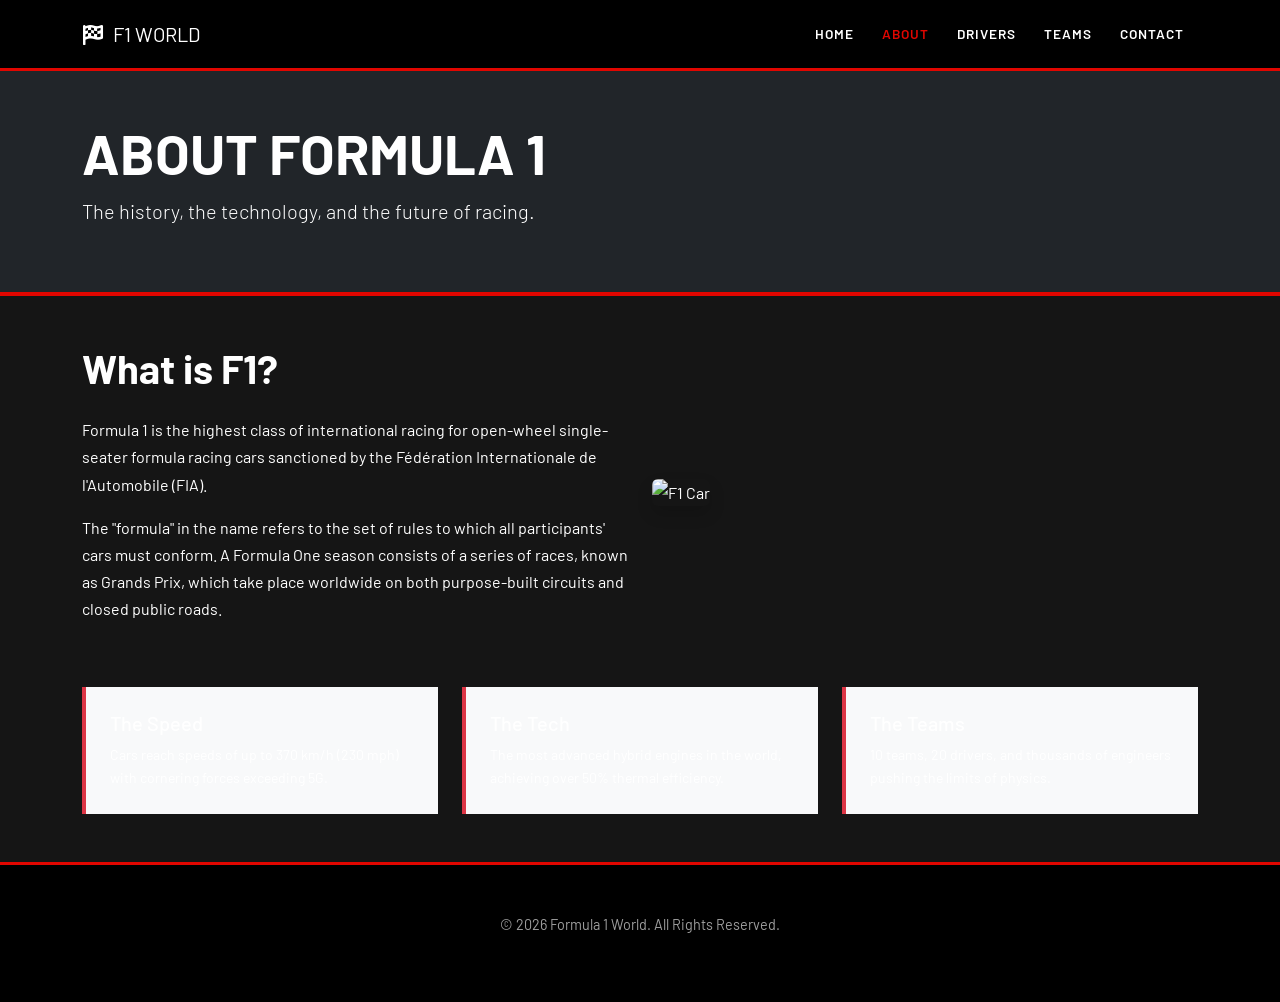
==== about.html @ e58aac1b "Remove VS Code launch configuration" ====
<!DOCTYPE html>
<html lang="en">
<head>
    <meta charset="UTF-8">
    <meta name="viewport" content="width=device-width, initial-scale=1.0">
    <title>About F1 | Formula 1 World</title>
    <link href="https://cdn.jsdelivr.net/npm/bootstrap@5.3.0/dist/css/bootstrap.min.css" rel="stylesheet">
    <link rel="stylesheet" href="css/style.css">
    <link rel="stylesheet" href="https://cdnjs.cloudflare.com/ajax/libs/font-awesome/6.0.0/css/all.min.css">
</head>
<body>

    <!-- Navigation -->
    <nav class="navbar navbar-expand-lg navbar-dark sticky-top">
        <div class="container">
            <a class="navbar-brand" href="index.html">
                <i class="fas fa-flag-checkered me-2"></i>F1 WORLD
            </a>
            <button class="navbar-toggler" type="button" data-bs-toggle="collapse" data-bs-target="#navbarNav">
                <span class="navbar-toggler-icon"></span>
            </button>
            <div class="collapse navbar-collapse" id="navbarNav">
                <ul class="navbar-nav ms-auto">
                    <li class="nav-item"><a class="nav-link" href="index.html">Home</a></li>
                    <li class="nav-item"><a class="nav-link active" href="about.html">About</a></li>
                    <li class="nav-item"><a class="nav-link" href="drivers.html">Drivers</a></li>
                    <li class="nav-item"><a class="nav-link" href="teams.html">Teams</a></li>
                    <li class="nav-item"><a class="nav-link" href="contact.html">Contact</a></li>
                </ul>
            </div>
        </div>
    </nav>

    <!-- Page Header -->
    <header class="bg-dark text-white py-5 mb-5" style="border-bottom: 4px solid #e10600;">
        <div class="container">
            <h1 class="display-4 fw-bold">ABOUT FORMULA 1</h1>
            <p class="lead">The history, the technology, and the future of racing.</p>
        </div>
    </header>

    <main class="container mb-5">
        <div class="row align-items-center mb-5">
            <div class="col-md-6">
                <h2 class="h1 fw-bold mb-4">What is F1?</h2>
                <p>Formula 1 is the highest class of international racing for open-wheel single-seater formula racing cars sanctioned by the Fédération Internationale de l'Automobile (FIA).</p>
                <p>The "formula" in the name refers to the set of rules to which all participants' cars must conform. A Formula One season consists of a series of races, known as Grands Prix, which take place worldwide on both purpose-built circuits and closed public roads.</p>
            </div>
            <div class="col-md-6">
                <img src="https://images.unsplash.com/photo-1541139363654-718227092984?q=80&w=800" alt="F1 Car" class="img-fluid shadow rounded">
            </div>
        </div>

        <div class="row g-4">
            <div class="col-md-4">
                <div class="p-4 bg-light border-start border-4 border-danger">
                    <h3 class="h5">The Speed</h3>
                    <p class="small mb-0">Cars reach speeds of up to 370 km/h (230 mph) with cornering forces exceeding 5G.</p>
                </div>
            </div>
            <div class="col-md-4">
                <div class="p-4 bg-light border-start border-4 border-danger">
                    <h3 class="h5">The Tech</h3>
                    <p class="small mb-0">The most advanced hybrid engines in the world, achieving over 50% thermal efficiency.</p>
                </div>
            </div>
            <div class="col-md-4">
                <div class="p-4 bg-light border-start border-4 border-danger">
                    <h3 class="h5">The Teams</h3>
                    <p class="small mb-0">10 teams, 20 drivers, and thousands of engineers pushing the limits of physics.</p>
                </div>
            </div>
        </div>
    </main>

    <!-- Footer -->
    <footer class="py-5">
        <div class="container text-center">
            <p>&copy; 2026 Formula 1 World. All Rights Reserved.</p>
        </div>
    </footer>

    <script src="https://cdn.jsdelivr.net/npm/bootstrap@5.3.0/dist/js/bootstrap.bundle.min.js"></script>
</body>
</html>
---- css/style.css ----
@import url('https://fonts.googleapis.com/css2?family=Barlow:wght@400;600;700;900&display=swap');

:root {
    --f1-red: #e10600;
    --f1-dark: #151515;
    --f1-card: #1e1e1e;
    --f1-gray: #9e9e9e;
    --f1-white: #ffffff;
    --f1-border: #2a2a2a;
}

* {
    box-sizing: border-box;
    margin: 0;
    padding: 0;
}

body {
    background-color: var(--f1-dark);
    color: var(--f1-white);
    font-family: 'Barlow', Arial, sans-serif;
    font-size: 16px;
    line-height: 1.7;
}


.navbar {
    background-color: #000000 !important;
    border-bottom: 3px solid var(--f1-red);
    padding: 12px 0;
}

.navbar-brand img {
    height: 30px;
}

.navbar-brand span {
    color: var(--f1-white);
    font-size: 1.3rem;
    font-weight: 900;
    letter-spacing: 1px;
    text-transform: uppercase;
}

.navbar-nav .nav-link {
    color: var(--f1-white) !important;
    font-weight: 600;
    text-transform: uppercase;
    font-size: 0.85rem;
    letter-spacing: 1px;
    padding: 8px 14px !important;
    transition: color 0.2s;
}

.navbar-nav .nav-link:hover,
.navbar-nav .nav-link.active {
    color: var(--f1-red) !important;
}

.navbar-toggler {
    border-color: var(--f1-red);
}

.navbar-toggler-icon {
    filter: invert(1);
}

.hero {
    background: linear-gradient(to right, rgba(0,0,0,0.85) 50%, rgba(0,0,0,0.3) 100%),
                url('https://images.unsplash.com/photo-1541773367428-7e7df2e52c77?w=1400&q=80') center/cover no-repeat;
    min-height: 500px;
    display: flex;
    align-items: center;
    padding: 80px 0;
}

.hero-title {
    font-size: 4rem;
    font-weight: 900;
    line-height: 1.05;
    text-transform: uppercase;
    color: var(--f1-white);
}

.hero-subtitle {
    color: var(--f1-red);
    font-size: 1.3rem;
    font-weight: 700;
    text-transform: uppercase;
    letter-spacing: 2px;
    margin-top: 10px;
}


.page-banner {
    background-color: #000;
    border-bottom: 3px solid var(--f1-red);
    padding: 40px 0;
    text-align: center;
}

.page-banner h1 {
    font-size: 2.5rem;
    font-weight: 900;
    text-transform: uppercase;
    color: var(--f1-white);
}

.page-banner p {
    color: var(--f1-gray);
    font-size: 1rem;
}

.feature-card {
    background-color: var(--f1-card);
    border: 1px solid var(--f1-border);
    border-top: 3px solid var(--f1-red);
    border-radius: 4px;
    padding: 30px 25px;
    height: 100%;
    transition: transform 0.2s, border-color 0.2s;
}

.feature-card:hover {
    transform: translateY(-4px);
    border-color: var(--f1-red);
}

.feature-card h3 {
    font-size: 1.1rem;
    font-weight: 900;
    text-transform: uppercase;
    letter-spacing: 1px;
    margin-bottom: 12px;
    color: var(--f1-white);
}

.feature-card p {
    color: var(--f1-gray);
    font-size: 0.95rem;
}

.feature-card a {
    color: var(--f1-red);
    font-weight: 700;
    text-decoration: none;
    font-size: 0.9rem;
    text-transform: uppercase;
    letter-spacing: 1px;
}

.feature-card a:hover {
    text-decoration: underline;
}

.section-title {
    font-size: 1.8rem;
    font-weight: 900;
    text-transform: uppercase;
    color: var(--f1-white);
    border-left: 4px solid var(--f1-red);
    padding-left: 14px;
    margin-bottom: 30px;
}


.driver-card {
    background-color: var(--f1-card);
    border: 1px solid var(--f1-border);
    border-radius: 4px;
    overflow: hidden;
    transition: transform 0.2s;
}

.driver-card:hover {
    transform: translateY(-4px);
}

.driver-card-top {
    background-color: #000;
    padding: 20px 20px 0 20px;
    position: relative;
}

.driver-number {
    font-size: 3.5rem;
    font-weight: 900;
    color: var(--f1-red);
    opacity: 0.2;
    position: absolute;
    top: 10px;
    right: 15px;
    line-height: 1;
}

.driver-card-top h5 {
    font-size: 1rem;
    font-weight: 900;
    text-transform: uppercase;
    color: var(--f1-white);
    margin: 0;
}

.driver-team {
    color: var(--f1-gray);
    font-size: 0.8rem;
    text-transform: uppercase;
    letter-spacing: 1px;
}

.driver-flag {
    font-size: 1.5rem;
    margin-top: 8px;
    display: block;
}

.driver-stats {
    padding: 15px 20px;
    border-top: 1px solid var(--f1-border);
    display: flex;
    gap: 20px;
}

.driver-stats span {
    font-size: 0.8rem;
    color: var(--f1-gray);
    text-transform: uppercase;
    letter-spacing: 0.5px;
}

.driver-stats strong {
    display: block;
    font-size: 1.1rem;
    font-weight: 900;
    color: var(--f1-white);
}

.stripe-mercedes { border-top: 4px solid #00d2be; }
.stripe-redbull   { border-top: 4px solid #0600ef; }
.stripe-ferrari   { border-top: 4px solid #dc0000; }
.stripe-mclaren   { border-top: 4px solid #ff8000; }
.stripe-alpine    { border-top: 4px solid #0090ff; }
.stripe-aston     { border-top: 4px solid #006f62; }
.stripe-williams  { border-top: 4px solid #005aff; }
.stripe-haas      { border-top: 4px solid #b6babd; }
.stripe-rb        { border-top: 4px solid #1434cb; }
.stripe-sauber    { border-top: 4px solid #52e252; }

/* ---- Contact Form ---- */
.contact-section {
    padding: 60px 0;
}

.contact-form-wrapper {
    background-color: var(--f1-card);
    border: 1px solid var(--f1-border);
    border-top: 3px solid var(--f1-red);
    border-radius: 4px;
    padding: 40px;
}

.contact-form-wrapper label {
    color: var(--f1-gray);
    font-size: 0.85rem;
    font-weight: 700;
    text-transform: uppercase;
    letter-spacing: 1px;
    margin-bottom: 6px;
}

.contact-form-wrapper .form-control,
.contact-form-wrapper .form-select {
    background-color: #111;
    border: 1px solid var(--f1-border);
    color: var(--f1-white);
    border-radius: 4px;
    padding: 12px 16px;
    font-size: 1rem;
    font-family: 'Barlow', Arial, sans-serif;
}

.contact-form-wrapper .form-control:focus,
.contact-form-wrapper .form-select:focus {
    background-color: #111;
    border-color: var(--f1-red);
    color: var(--f1-white);
    box-shadow: 0 0 0 2px rgba(225, 6, 0, 0.25);
}

.contact-form-wrapper .form-control::placeholder {
    color: #555;
}

.btn-f1 {
    background-color: var(--f1-red);
    color: var(--f1-white);
    font-weight: 700;
    text-transform: uppercase;
    letter-spacing: 1px;
    border: none;
    padding: 12px 30px;
    border-radius: 4px;
    font-size: 1rem;
    cursor: pointer;
    transition: background-color 0.2s;
}

.btn-f1:hover {
    background-color: #b80500;
    color: var(--f1-white);
}

.error-msg {
    color: var(--f1-red);
    font-size: 0.82rem;
    margin-top: 4px;
    display: none;
}

.contact-info-box {
    background-color: var(--f1-card);
    border: 1px solid var(--f1-border);
    border-radius: 4px;
    padding: 25px;
    margin-bottom: 20px;
}

.contact-info-box h5 {
    font-weight: 900;
    text-transform: uppercase;
    font-size: 0.95rem;
    color: var(--f1-white);
    margin-bottom: 8px;
}

.contact-info-box p {
    color: var(--f1-gray);
    font-size: 0.9rem;
    margin: 0;
}

.contact-info-box a {
    color: var(--f1-red);
    text-decoration: none;
}

/* ---- Footer ---- */
footer {
    background-color: #000;
    border-top: 3px solid var(--f1-red);
    padding: 30px 0;
    text-align: center;
    color: var(--f1-gray);
    font-size: 0.9rem;
}

footer .footer-brand {
    font-size: 1.2rem;
    font-weight: 900;
    text-transform: uppercase;
    color: var(--f1-white);
    letter-spacing: 2px;
    margin-bottom: 8px;
}

footer a {
    color: var(--f1-gray);
    text-decoration: none;
    margin: 0 10px;
    font-size: 0.85rem;
    text-transform: uppercase;
}

footer a:hover {
    color: var(--f1-red);
}

/* ---- Responsive tweaks ---- */
@media (max-width: 768px) {
    .hero-title {
        font-size: 2.5rem;
    }

    .hero {
        min-height: 380px;
        padding: 60px 0;
    }
}
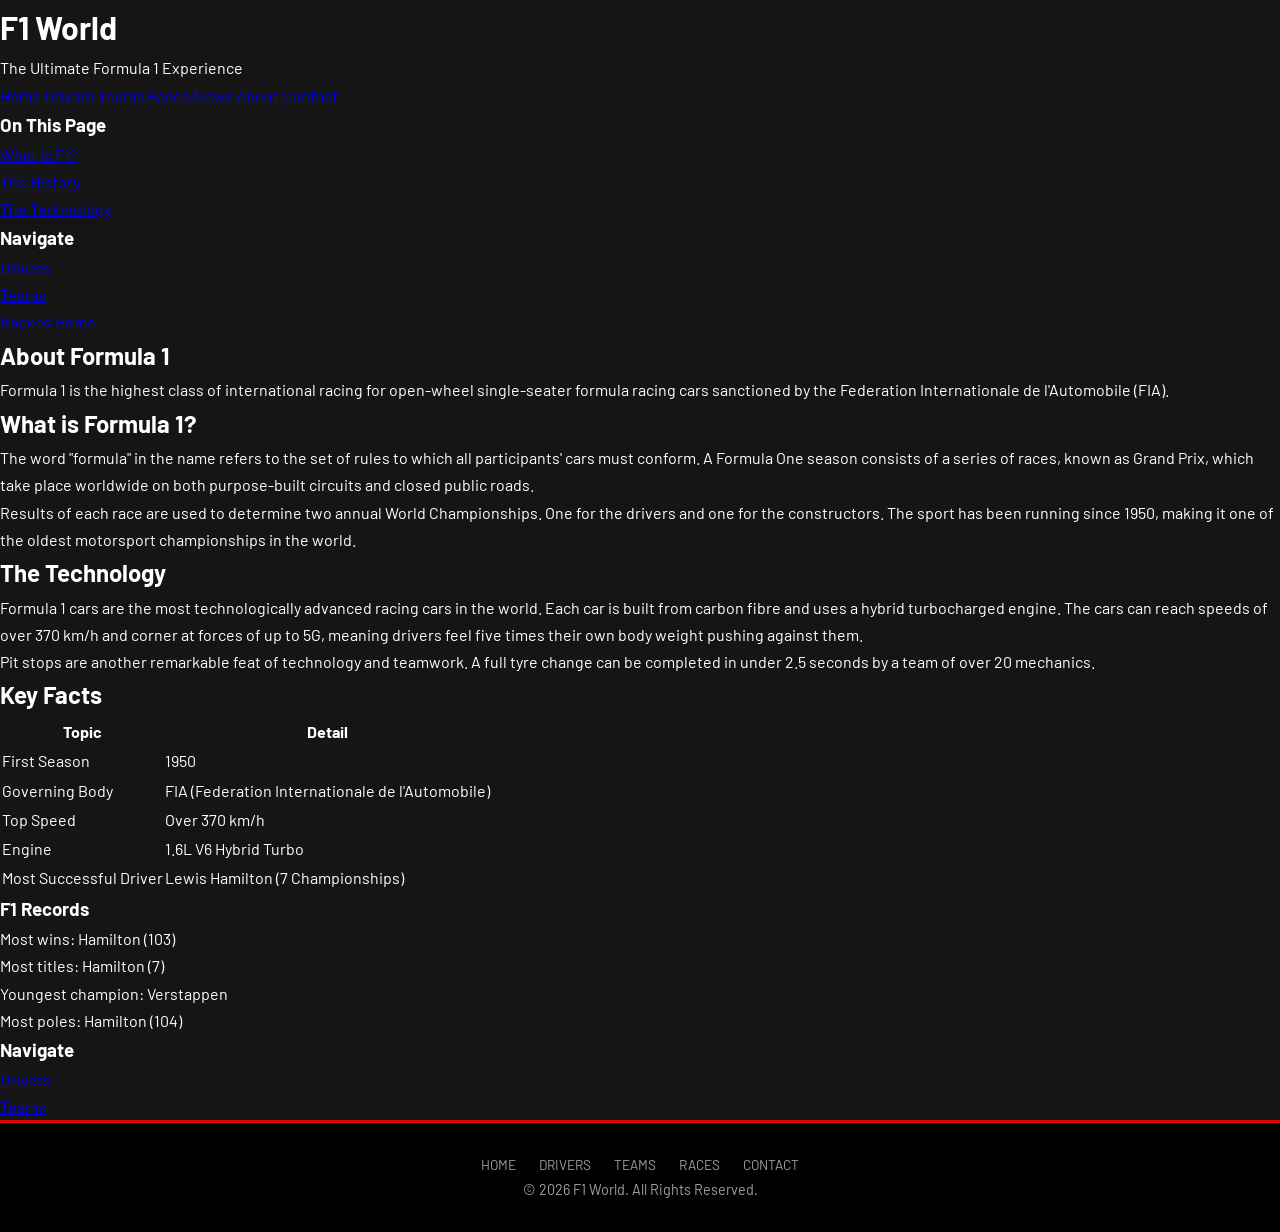
==== commit f8c80a1e: "Update about page" ====
--- a/about.html
+++ b/about.html
@@ -2,84 +2,137 @@
 <html lang="en">
 <head>
     <meta charset="UTF-8">
-    <meta name="viewport" content="width=device-width, initial-scale=1.0">
-    <title>About F1 | Formula 1 World</title>
-    <link href="https://cdn.jsdelivr.net/npm/bootstrap@5.3.0/dist/css/bootstrap.min.css" rel="stylesheet">
+    <title>About - F1 World</title>
     <link rel="stylesheet" href="css/style.css">
-    <link rel="stylesheet" href="https://cdnjs.cloudflare.com/ajax/libs/font-awesome/6.0.0/css/all.min.css">
 </head>
 <body>
 
-    <!-- Navigation -->
-    <nav class="navbar navbar-expand-lg navbar-dark sticky-top">
-        <div class="container">
-            <a class="navbar-brand" href="index.html">
-                <i class="fas fa-flag-checkered me-2"></i>F1 WORLD
-            </a>
-            <button class="navbar-toggler" type="button" data-bs-toggle="collapse" data-bs-target="#navbarNav">
-                <span class="navbar-toggler-icon"></span>
-            </button>
-            <div class="collapse navbar-collapse" id="navbarNav">
-                <ul class="navbar-nav ms-auto">
-                    <li class="nav-item"><a class="nav-link" href="index.html">Home</a></li>
-                    <li class="nav-item"><a class="nav-link active" href="about.html">About</a></li>
-                    <li class="nav-item"><a class="nav-link" href="drivers.html">Drivers</a></li>
-                    <li class="nav-item"><a class="nav-link" href="teams.html">Teams</a></li>
-                    <li class="nav-item"><a class="nav-link" href="contact.html">Contact</a></li>
-                </ul>
-            </div>
-        </div>
+    <!-- Header -->
+    <header>
+        <h1>F1 World</h1>
+        <p>The Ultimate Formula 1 Experience</p>
+    </header>
+
+    <!-- Top Navigation Bar -->
+    <nav class="top-nav">
+        <a href="index.html">Home</a>
+        <a href="drivers.html">Drivers</a>
+        <a href="teams.html">Teams</a>
+        <a href="races.html">Races</a>
+        <a href="news.html">News</a>
+        <a href="about.html">About</a>
+        <a href="contact.html">Contact</a>
     </nav>
 
-    <!-- Page Header -->
-    <header class="bg-dark text-white py-5 mb-5" style="border-bottom: 4px solid #e10600;">
-        <div class="container">
-            <h1 class="display-4 fw-bold">ABOUT FORMULA 1</h1>
-            <p class="lead">The history, the technology, and the future of racing.</p>
-        </div>
-    </header>
+    <!-- Main Layout -->
+    <div class="container">
 
-    <main class="container mb-5">
-        <div class="row align-items-center mb-5">
-            <div class="col-md-6">
-                <h2 class="h1 fw-bold mb-4">What is F1?</h2>
-                <p>Formula 1 is the highest class of international racing for open-wheel single-seater formula racing cars sanctioned by the Fédération Internationale de l'Automobile (FIA).</p>
-                <p>The "formula" in the name refers to the set of rules to which all participants' cars must conform. A Formula One season consists of a series of races, known as Grands Prix, which take place worldwide on both purpose-built circuits and closed public roads.</p>
-            </div>
-            <div class="col-md-6">
-                <img src="https://images.unsplash.com/photo-1541139363654-718227092984?q=80&w=800" alt="F1 Car" class="img-fluid shadow rounded">
-            </div>
-        </div>
+        <!-- Left Sidebar -->
+        <aside class="sidebar left-sidebar">
+            <h3>On This Page</h3>
+            <ul>
+                <li><a href="#">What is F1?</a></li>
+                <li><a href="#">The History</a></li>
+                <li><a href="#">The Technology</a></li>
+            </ul>
+            <h3>Navigate</h3>
+            <ul>
+                <li><a href="drivers.html">Drivers</a></li>
+                <li><a href="teams.html">Teams</a></li>
+                <li><a href="index.html">Back to Home</a></li>
+            </ul>
+        </aside>
 
-        <div class="row g-4">
-            <div class="col-md-4">
-                <div class="p-4 bg-light border-start border-4 border-danger">
-                    <h3 class="h5">The Speed</h3>
-                    <p class="small mb-0">Cars reach speeds of up to 370 km/h (230 mph) with cornering forces exceeding 5G.</p>
-                </div>
-            </div>
-            <div class="col-md-4">
-                <div class="p-4 bg-light border-start border-4 border-danger">
-                    <h3 class="h5">The Tech</h3>
-                    <p class="small mb-0">The most advanced hybrid engines in the world, achieving over 50% thermal efficiency.</p>
-                </div>
-            </div>
-            <div class="col-md-4">
-                <div class="p-4 bg-light border-start border-4 border-danger">
-                    <h3 class="h5">The Teams</h3>
-                    <p class="small mb-0">10 teams, 20 drivers, and thousands of engineers pushing the limits of physics.</p>
-                </div>
-            </div>
-        </div>
-    </main>
+        <!-- Main Content -->
+        <main>
+            <h2>About Formula 1</h2>
+            <p>
+                Formula 1 is the highest class of international racing for open-wheel single-seater
+                formula racing cars sanctioned by the Federation Internationale de l'Automobile (FIA).
+            </p>
+
+            <h2>What is Formula 1?</h2>
+            <p>
+                The word "formula" in the name refers to the set of rules to which all participants'
+                cars must conform. A Formula One season consists of a series of races, known as Grand Prix,
+                which take place worldwide on both purpose-built circuits and closed public roads.
+            </p>
+            <p>
+                Results of each race are used to determine two annual World Championships. One for the
+                drivers and one for the constructors. The sport has been running since 1950, making it
+                one of the oldest motorsport championships in the world.
+            </p>
+
+            <h2>The Technology</h2>
+            <p>
+                Formula 1 cars are the most technologically advanced racing cars in the world. Each car
+                is built from carbon fibre and uses a hybrid turbocharged engine. The cars can reach speeds
+                of over 370 km/h and corner at forces of up to 5G, meaning drivers feel five times their
+                own body weight pushing against them.
+            </p>
+            <p>
+                Pit stops are another remarkable feat of technology and teamwork. A full tyre change can
+                be completed in under 2.5 seconds by a team of over 20 mechanics.
+            </p>
+
+            <h2>Key Facts</h2>
+            <table>
+                <tr>
+                    <th>Topic</th>
+                    <th>Detail</th>
+                </tr>
+                <tr>
+                    <td>First Season</td>
+                    <td>1950</td>
+                </tr>
+                <tr>
+                    <td>Governing Body</td>
+                    <td>FIA (Federation Internationale de l'Automobile)</td>
+                </tr>
+                <tr>
+                    <td>Top Speed</td>
+                    <td>Over 370 km/h</td>
+                </tr>
+                <tr>
+                    <td>Engine</td>
+                    <td>1.6L V6 Hybrid Turbo</td>
+                </tr>
+                <tr>
+                    <td>Most Successful Driver</td>
+                    <td>Lewis Hamilton (7 Championships)</td>
+                </tr>
+            </table>
+        </main>
+
+        <!-- Right Sidebar -->
+        <aside class="sidebar right-sidebar">
+            <h3>F1 Records</h3>
+            <ul>
+                <li>Most wins: Hamilton (103)</li>
+                <li>Most titles: Hamilton (7)</li>
+                <li>Youngest champion: Verstappen</li>
+                <li>Most poles: Hamilton (104)</li>
+            </ul>
+            <h3>Navigate</h3>
+            <ul>
+                <li><a href="drivers.html">Drivers</a></li>
+                <li><a href="teams.html">Teams</a></li>
+            </ul>
+        </aside>
+
+    </div><!-- end .container -->
 
     <!-- Footer -->
-    <footer class="py-5">
-        <div class="container text-center">
-            <p>&copy; 2026 Formula 1 World. All Rights Reserved.</p>
-        </div>
+    <footer>
+        <p>
+            <a href="index.html">Home</a>
+            <a href="drivers.html">Drivers</a>
+            <a href="teams.html">Teams</a>
+            <a href="races.html">Races</a>
+            <a href="contact.html">Contact</a>
+        </p>
+        <p>&copy; 2026 F1 World. All Rights Reserved.</p>
     </footer>
 
-    <script src="https://cdn.jsdelivr.net/npm/bootstrap@5.3.0/dist/js/bootstrap.bundle.min.js"></script>
 </body>
 </html>
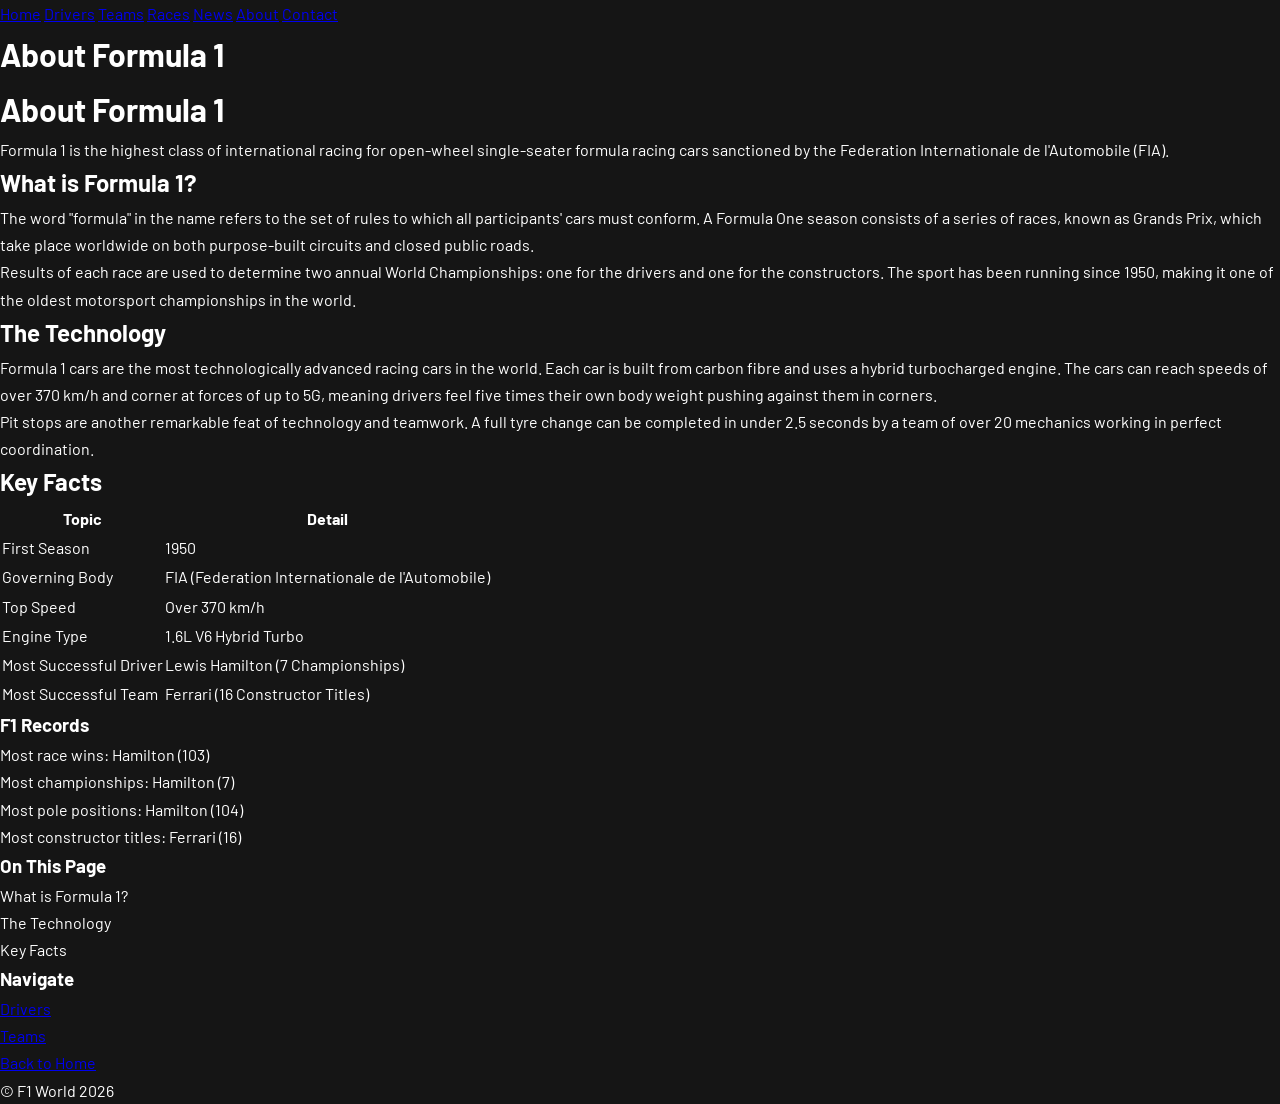
==== commit 6c4ed90d: "Update about page" ====
--- a/about.html
+++ b/about.html
@@ -2,19 +2,14 @@
 <html lang="en">
 <head>
     <meta charset="UTF-8">
+    <meta name="viewport" content="width=device-width, initial-scale=1.0">
     <title>About - F1 World</title>
     <link rel="stylesheet" href="css/style.css">
 </head>
 <body>
 
-    <!-- Header -->
-    <header>
-        <h1>F1 World</h1>
-        <p>The Ultimate Formula 1 Experience</p>
-    </header>
-
-    <!-- Top Navigation Bar -->
-    <nav class="top-nav">
+    <!-- Top Navigation -->
+    <div class="toplink">
         <a href="index.html">Home</a>
         <a href="drivers.html">Drivers</a>
         <a href="teams.html">Teams</a>
@@ -22,117 +17,111 @@
         <a href="news.html">News</a>
         <a href="about.html">About</a>
         <a href="contact.html">Contact</a>
-    </nav>
+    </div>
 
-    <!-- Main Layout -->
-    <div class="container">
+    <!-- Banner -->
+    <div class="banner">
+        <h1>About Formula 1</h1>
+    </div>
 
-        <!-- Left Sidebar -->
-        <aside class="sidebar left-sidebar">
-            <h3>On This Page</h3>
-            <ul>
-                <li><a href="#">What is F1?</a></li>
-                <li><a href="#">The History</a></li>
-                <li><a href="#">The Technology</a></li>
-            </ul>
-            <h3>Navigate</h3>
-            <ul>
-                <li><a href="drivers.html">Drivers</a></li>
-                <li><a href="teams.html">Teams</a></li>
-                <li><a href="index.html">Back to Home</a></li>
-            </ul>
-        </aside>
+    <!-- Row: Content + Sidebar -->
+    <div class="row">
 
-        <!-- Main Content -->
-        <main>
-            <h2>About Formula 1</h2>
+        <div class="content">
+            <h1>About Formula 1</h1>
             <p>
-                Formula 1 is the highest class of international racing for open-wheel single-seater
-                formula racing cars sanctioned by the Federation Internationale de l'Automobile (FIA).
+                Formula 1 is the highest class of international racing for open-wheel
+                single-seater formula racing cars sanctioned by the Federation Internationale
+                de l'Automobile (FIA).
             </p>
 
             <h2>What is Formula 1?</h2>
             <p>
-                The word "formula" in the name refers to the set of rules to which all participants'
-                cars must conform. A Formula One season consists of a series of races, known as Grand Prix,
-                which take place worldwide on both purpose-built circuits and closed public roads.
+                The word "formula" in the name refers to the set of rules to which all
+                participants' cars must conform. A Formula One season consists of a series
+                of races, known as Grands Prix, which take place worldwide on both
+                purpose-built circuits and closed public roads.
             </p>
             <p>
-                Results of each race are used to determine two annual World Championships. One for the
-                drivers and one for the constructors. The sport has been running since 1950, making it
-                one of the oldest motorsport championships in the world.
+                Results of each race are used to determine two annual World Championships:
+                one for the drivers and one for the constructors. The sport has been running
+                since 1950, making it one of the oldest motorsport championships in the world.
             </p>
 
             <h2>The Technology</h2>
             <p>
-                Formula 1 cars are the most technologically advanced racing cars in the world. Each car
-                is built from carbon fibre and uses a hybrid turbocharged engine. The cars can reach speeds
-                of over 370 km/h and corner at forces of up to 5G, meaning drivers feel five times their
-                own body weight pushing against them.
+                Formula 1 cars are the most technologically advanced racing cars in the world.
+                Each car is built from carbon fibre and uses a hybrid turbocharged engine.
+                The cars can reach speeds of over 370 km/h and corner at forces of up to 5G,
+                meaning drivers feel five times their own body weight pushing against them in corners.
             </p>
             <p>
-                Pit stops are another remarkable feat of technology and teamwork. A full tyre change can
-                be completed in under 2.5 seconds by a team of over 20 mechanics.
+                Pit stops are another remarkable feat of technology and teamwork. A full tyre
+                change can be completed in <span class="underline">under 2.5 seconds</span>
+                by a team of over 20 mechanics working in perfect coordination.
             </p>
 
             <h2>Key Facts</h2>
             <table>
-                <tr>
-                    <th>Topic</th>
-                    <th>Detail</th>
-                </tr>
-                <tr>
-                    <td>First Season</td>
-                    <td>1950</td>
-                </tr>
-                <tr>
-                    <td>Governing Body</td>
-                    <td>FIA (Federation Internationale de l'Automobile)</td>
-                </tr>
-                <tr>
-                    <td>Top Speed</td>
-                    <td>Over 370 km/h</td>
-                </tr>
-                <tr>
-                    <td>Engine</td>
-                    <td>1.6L V6 Hybrid Turbo</td>
-                </tr>
-                <tr>
-                    <td>Most Successful Driver</td>
-                    <td>Lewis Hamilton (7 Championships)</td>
-                </tr>
+                <thead>
+                    <tr>
+                        <th>Topic</th>
+                        <th>Detail</th>
+                    </tr>
+                </thead>
+                <tbody>
+                    <tr>
+                        <td>First Season</td>
+                        <td>1950</td>
+                    </tr>
+                    <tr>
+                        <td>Governing Body</td>
+                        <td>FIA (Federation Internationale de l'Automobile)</td>
+                    </tr>
+                    <tr>
+                        <td>Top Speed</td>
+                        <td>Over 370 km/h</td>
+                    </tr>
+                    <tr>
+                        <td>Engine Type</td>
+                        <td>1.6L V6 Hybrid Turbo</td>
+                    </tr>
+                    <tr>
+                        <td>Most Successful Driver</td>
+                        <td>Lewis Hamilton (7 Championships)</td>
+                    </tr>
+                    <tr>
+                        <td>Most Successful Team</td>
+                        <td>Ferrari (16 Constructor Titles)</td>
+                    </tr>
+                </tbody>
             </table>
-        </main>
+        </div>
 
-        <!-- Right Sidebar -->
-        <aside class="sidebar right-sidebar">
+        <div class="right_side_bar">
             <h3>F1 Records</h3>
-            <ul>
-                <li>Most wins: Hamilton (103)</li>
-                <li>Most titles: Hamilton (7)</li>
-                <li>Youngest champion: Verstappen</li>
-                <li>Most poles: Hamilton (104)</li>
-            </ul>
+            <p>Most race wins: Hamilton (103)</p>
+            <p>Most championships: Hamilton (7)</p>
+            <p>Most pole positions: Hamilton (104)</p>
+            <p>Most constructor titles: Ferrari (16)</p>
+
+            <h3>On This Page</h3>
+            <p>What is Formula 1?</p>
+            <p>The Technology</p>
+            <p>Key Facts</p>
+
             <h3>Navigate</h3>
-            <ul>
-                <li><a href="drivers.html">Drivers</a></li>
-                <li><a href="teams.html">Teams</a></li>
-            </ul>
-        </aside>
+            <p><a href="drivers.html">Drivers</a></p>
+            <p><a href="teams.html">Teams</a></p>
+            <p><a href="index.html">Back to Home</a></p>
+        </div>
 
-    </div><!-- end .container -->
+    </div><!-- end .row -->
 
     <!-- Footer -->
-    <footer>
-        <p>
-            <a href="index.html">Home</a>
-            <a href="drivers.html">Drivers</a>
-            <a href="teams.html">Teams</a>
-            <a href="races.html">Races</a>
-            <a href="contact.html">Contact</a>
-        </p>
-        <p>&copy; 2026 F1 World. All Rights Reserved.</p>
-    </footer>
+    <div class="footer">
+        &copy; F1 World 2026
+    </div>
 
 </body>
 </html>
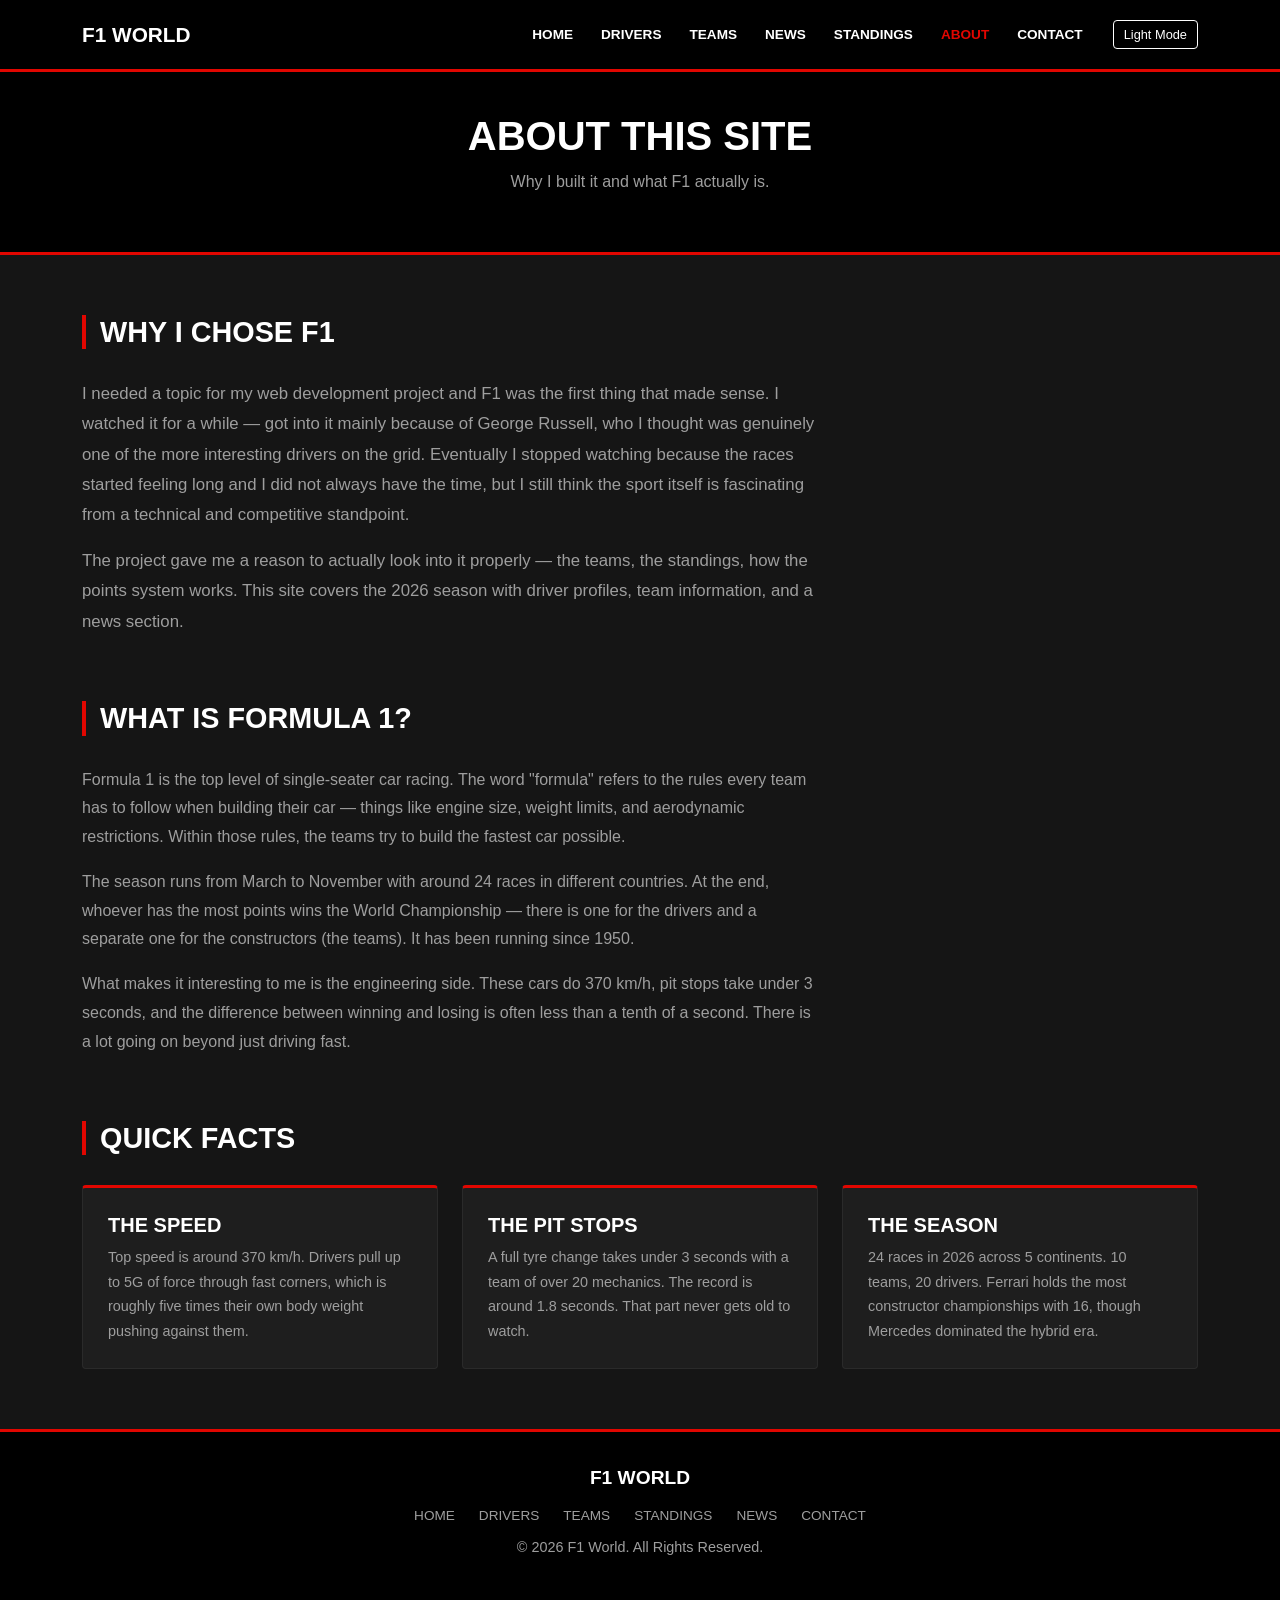
==== commit f225e36c: "Add  HTML pages" ====
--- a/about.html
+++ b/about.html
@@ -3,125 +3,130 @@
 <head>
     <meta charset="UTF-8">
     <meta name="viewport" content="width=device-width, initial-scale=1.0">
-    <title>About - F1 World</title>
+    <title>About | F1 World</title>
+    <link href="https://cdn.jsdelivr.net/npm/bootstrap@5.3.0/dist/css/bootstrap.min.css" rel="stylesheet">
     <link rel="stylesheet" href="css/style.css">
 </head>
 <body>
 
-    <!-- Top Navigation -->
-    <div class="toplink">
-        <a href="index.html">Home</a>
-        <a href="drivers.html">Drivers</a>
-        <a href="teams.html">Teams</a>
-        <a href="races.html">Races</a>
-        <a href="news.html">News</a>
-        <a href="about.html">About</a>
-        <a href="contact.html">Contact</a>
+    <!-- Navigation -->
+        <nav class="navbar navbar-expand-lg">
+        <div class="container">
+            <a class="navbar-brand" href="index.html"><span>F1 World</span></a>
+            <button class="navbar-toggler" type="button" data-bs-toggle="collapse" data-bs-target="#mainNavbar">
+                <span class="navbar-toggler-icon"></span>
+            </button>
+            <div class="collapse navbar-collapse" id="mainNavbar">
+                <ul class="navbar-nav ms-auto">
+                    <li class="nav-item"><a class="nav-link " href="index.html">Home</a></li>
+                    <li class="nav-item"><a class="nav-link " href="drivers.html">Drivers</a></li>
+                    <li class="nav-item"><a class="nav-link " href="teams.html">Teams</a></li>
+                    <li class="nav-item"><a class="nav-link " href="news.html">News</a></li>
+                    <li class="nav-item"><a class="nav-link " href="standings.html">Standings</a></li>
+                    <li class="nav-item"><a class="nav-link active" href="about.html">About</a></li>
+                    <li class="nav-item"><a class="nav-link " href="contact.html">Contact</a></li>
+                </ul>
+                <button id="darkModeToggle" class="btn btn-sm ms-3">Light Mode</button>
+            </div>
+        </div>
+    </nav>
+
+        <div class="page-banner">
+        <h1>About This Site</h1>
+        <p>Why I built it and what F1 actually is.</p>
     </div>
 
-    <!-- Banner -->
-    <div class="banner">
-        <h1>About Formula 1</h1>
-    </div>
+    <section style="padding: 60px 0;">
+        <div class="container">
 
-    <!-- Row: Content + Sidebar -->
-    <div class="row">
+            <div class="row mb-5">
+                <div class="col-lg-8">
+                    <h2 class="section-title">Why I chose F1</h2>
+                    <p style="color:#9e9e9e; font-size:1.05rem; line-height:1.8;">
+                        I needed a topic for my web development project and F1 was the first 
+                        thing that made sense. I watched it for a while — got into it mainly 
+                        because of George Russell, who I thought was genuinely one of the 
+                        more interesting drivers on the grid. Eventually I stopped watching 
+                        because the races started feeling long and I did not always have the 
+                        time, but I still think the sport itself is fascinating from a 
+                        technical and competitive standpoint.
+                    </p>
+                    <p style="color:#9e9e9e; font-size:1.05rem; line-height:1.8;">
+                        The project gave me a reason to actually look into it properly — 
+                        the teams, the standings, how the points system works. This site 
+                        covers the 2026 season with driver profiles, team information, 
+                        and a news section.
+                    </p>
+                </div>
+            </div>
 
-        <div class="content">
-            <h1>About Formula 1</h1>
-            <p>
-                Formula 1 is the highest class of international racing for open-wheel
-                single-seater formula racing cars sanctioned by the Federation Internationale
-                de l'Automobile (FIA).
-            </p>
+            <h2 class="section-title">What is Formula 1?</h2>
+            <div class="row g-4 mb-5">
+                <div class="col-lg-8">
+                    <p style="color:#9e9e9e; line-height:1.8;">
+                        Formula 1 is the top level of single-seater car racing. The word 
+                        "formula" refers to the rules every team has to follow when building 
+                        their car — things like engine size, weight limits, and aerodynamic 
+                        restrictions. Within those rules, the teams try to build the fastest 
+                        car possible.
+                    </p>
+                    <p style="color:#9e9e9e; line-height:1.8;">
+                        The season runs from March to November with around 24 races in 
+                        different countries. At the end, whoever has the most points wins 
+                        the World Championship — there is one for the drivers and a separate 
+                        one for the constructors (the teams). It has been running since 1950.
+                    </p>
+                    <p style="color:#9e9e9e; line-height:1.8;">
+                        What makes it interesting to me is the engineering side. These cars 
+                        do 370 km/h, pit stops take under 3 seconds, and the difference 
+                        between winning and losing is often less than a tenth of a second. 
+                        There is a lot going on beyond just driving fast.
+                    </p>
+                </div>
+            </div>
 
-            <h2>What is Formula 1?</h2>
-            <p>
-                The word "formula" in the name refers to the set of rules to which all
-                participants' cars must conform. A Formula One season consists of a series
-                of races, known as Grands Prix, which take place worldwide on both
-                purpose-built circuits and closed public roads.
-            </p>
-            <p>
-                Results of each race are used to determine two annual World Championships:
-                one for the drivers and one for the constructors. The sport has been running
-                since 1950, making it one of the oldest motorsport championships in the world.
-            </p>
+            <h2 class="section-title">Quick Facts</h2>
+            <div class="row g-4">
+                <div class="col-md-4">
+                    <div style="background:#1e1e1e; border:1px solid #2a2a2a; border-top:3px solid #e10600; padding:25px; border-radius:4px;">
+                        <h5 style="color:#fff; font-weight:900; text-transform:uppercase; margin-bottom:8px;">The Speed</h5>
+                        <p style="color:#9e9e9e; font-size:0.9rem; margin:0;">Top speed is around 370 km/h. Drivers pull up to 5G of force through fast corners, which is roughly five times their own body weight pushing against them.</p>
+                    </div>
+                </div>
+                <div class="col-md-4">
+                    <div style="background:#1e1e1e; border:1px solid #2a2a2a; border-top:3px solid #e10600; padding:25px; border-radius:4px;">
+                        <h5 style="color:#fff; font-weight:900; text-transform:uppercase; margin-bottom:8px;">The Pit Stops</h5>
+                        <p style="color:#9e9e9e; font-size:0.9rem; margin:0;">A full tyre change takes under 3 seconds with a team of over 20 mechanics. The record is around 1.8 seconds. That part never gets old to watch.</p>
+                    </div>
+                </div>
+                <div class="col-md-4">
+                    <div style="background:#1e1e1e; border:1px solid #2a2a2a; border-top:3px solid #e10600; padding:25px; border-radius:4px;">
+                        <h5 style="color:#fff; font-weight:900; text-transform:uppercase; margin-bottom:8px;">The Season</h5>
+                        <p style="color:#9e9e9e; font-size:0.9rem; margin:0;">24 races in 2026 across 5 continents. 10 teams, 20 drivers. Ferrari holds the most constructor championships with 16, though Mercedes dominated the hybrid era.</p>
+                    </div>
+                </div>
+            </div>
 
-            <h2>The Technology</h2>
-            <p>
-                Formula 1 cars are the most technologically advanced racing cars in the world.
-                Each car is built from carbon fibre and uses a hybrid turbocharged engine.
-                The cars can reach speeds of over 370 km/h and corner at forces of up to 5G,
-                meaning drivers feel five times their own body weight pushing against them in corners.
-            </p>
-            <p>
-                Pit stops are another remarkable feat of technology and teamwork. A full tyre
-                change can be completed in <span class="underline">under 2.5 seconds</span>
-                by a team of over 20 mechanics working in perfect coordination.
-            </p>
-
-            <h2>Key Facts</h2>
-            <table>
-                <thead>
-                    <tr>
-                        <th>Topic</th>
-                        <th>Detail</th>
-                    </tr>
-                </thead>
-                <tbody>
-                    <tr>
-                        <td>First Season</td>
-                        <td>1950</td>
-                    </tr>
-                    <tr>
-                        <td>Governing Body</td>
-                        <td>FIA (Federation Internationale de l'Automobile)</td>
-                    </tr>
-                    <tr>
-                        <td>Top Speed</td>
-                        <td>Over 370 km/h</td>
-                    </tr>
-                    <tr>
-                        <td>Engine Type</td>
-                        <td>1.6L V6 Hybrid Turbo</td>
-                    </tr>
-                    <tr>
-                        <td>Most Successful Driver</td>
-                        <td>Lewis Hamilton (7 Championships)</td>
-                    </tr>
-                    <tr>
-                        <td>Most Successful Team</td>
-                        <td>Ferrari (16 Constructor Titles)</td>
-                    </tr>
-                </tbody>
-            </table>
         </div>
-
-        <div class="right_side_bar">
-            <h3>F1 Records</h3>
-            <p>Most race wins: Hamilton (103)</p>
-            <p>Most championships: Hamilton (7)</p>
-            <p>Most pole positions: Hamilton (104)</p>
-            <p>Most constructor titles: Ferrari (16)</p>
-
-            <h3>On This Page</h3>
-            <p>What is Formula 1?</p>
-            <p>The Technology</p>
-            <p>Key Facts</p>
-
-            <h3>Navigate</h3>
-            <p><a href="drivers.html">Drivers</a></p>
-            <p><a href="teams.html">Teams</a></p>
-            <p><a href="index.html">Back to Home</a></p>
-        </div>
-
-    </div><!-- end .row -->
+    </section>
 
     <!-- Footer -->
-    <div class="footer">
-        &copy; F1 World 2026
-    </div>
+    <footer>
+        <div class="container">
+            <div class="footer-brand">F1 World</div>
+            <div class="mb-2">
+                <a href="index.html">Home</a>
+                <a href="drivers.html">Drivers</a>
+                <a href="teams.html">Teams</a>
+                <a href="standings.html">Standings</a>
+                <a href="news.html">News</a>
+                <a href="contact.html">Contact</a>
+            </div>
+            <p>&copy; 2026 F1 World. All Rights Reserved.</p>
+        </div>
+    </footer>
 
+    <script src="https://cdn.jsdelivr.net/npm/bootstrap@5.3.0/dist/js/bootstrap.bundle.min.js"></script>
+    <script src="js/script.js"></script>
 </body>
-</html>
+</html>
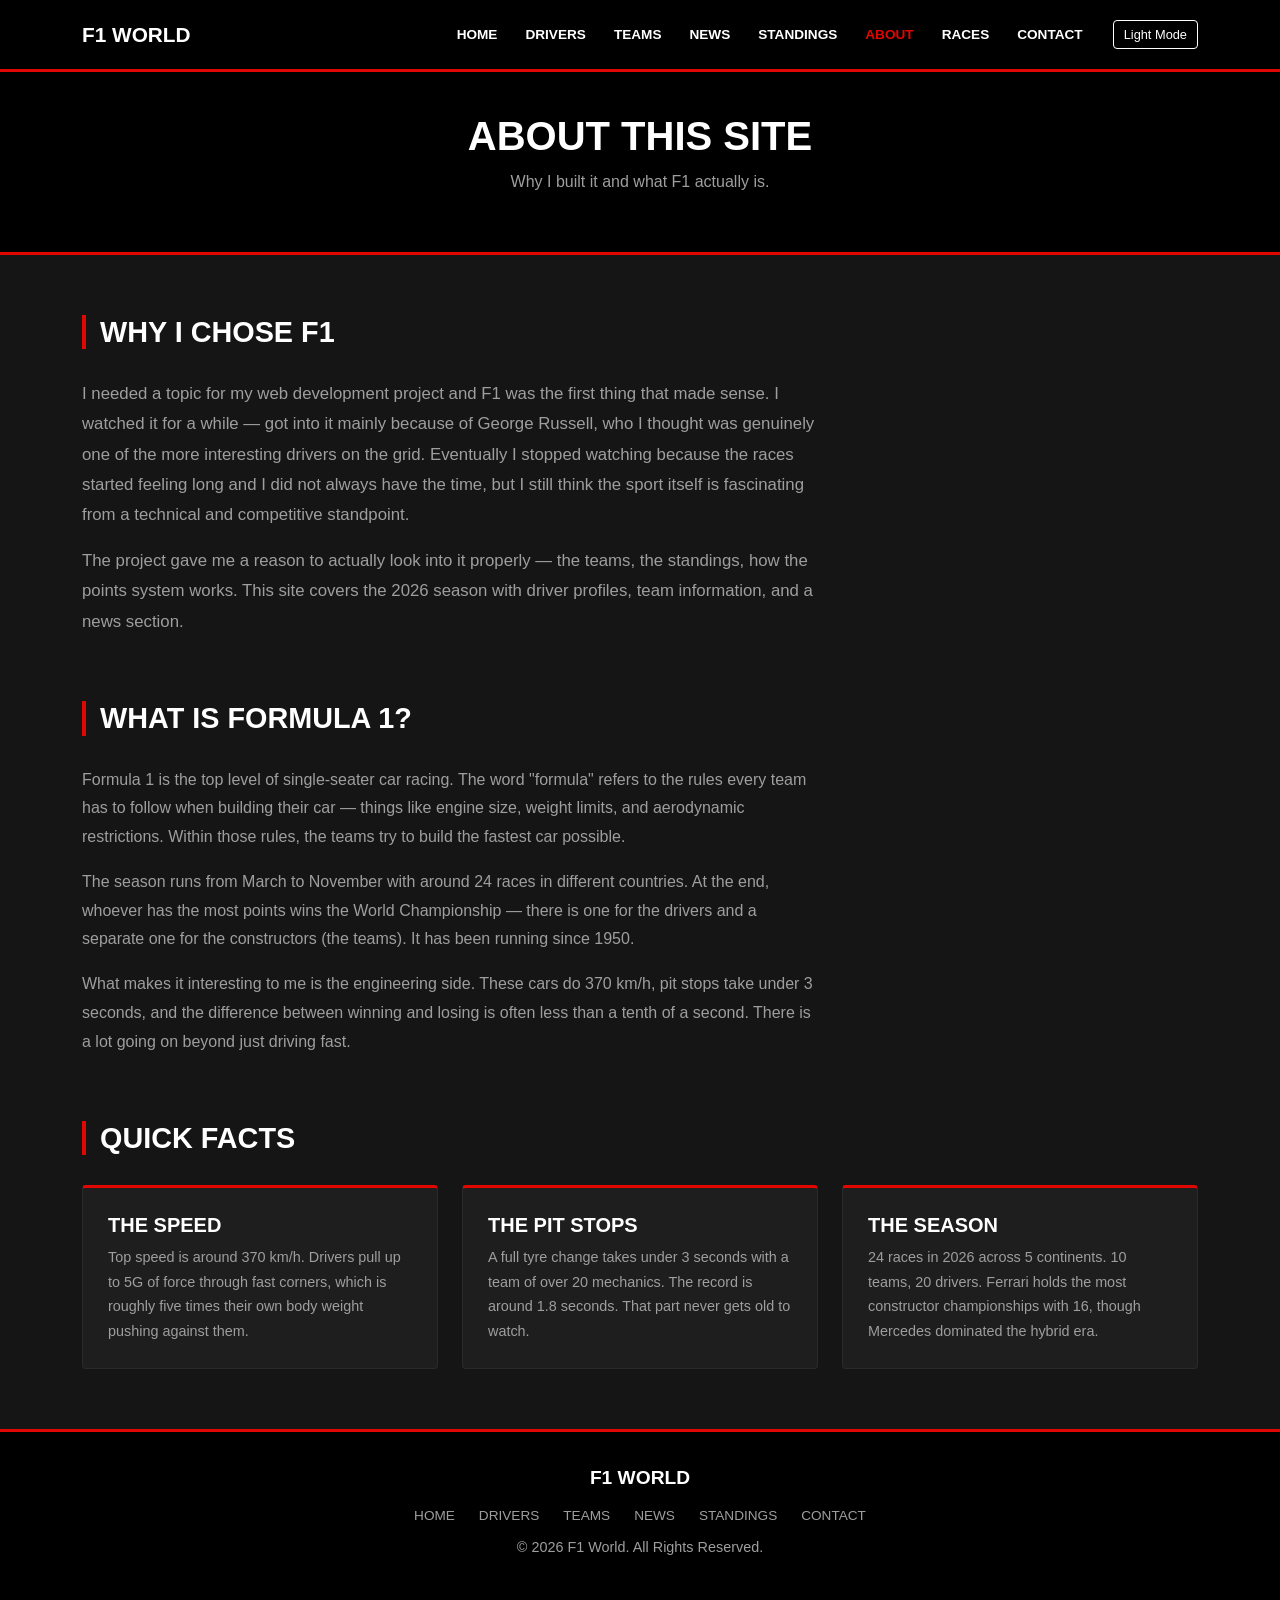
==== commit 8d7b8710: "Add about page" ====
--- a/about.html
+++ b/about.html
@@ -24,6 +24,7 @@
                     <li class="nav-item"><a class="nav-link " href="news.html">News</a></li>
                     <li class="nav-item"><a class="nav-link " href="standings.html">Standings</a></li>
                     <li class="nav-item"><a class="nav-link active" href="about.html">About</a></li>
+                    <li class="nav-item"><a class="nav-link " href="races.html">Races</a></li>
                     <li class="nav-item"><a class="nav-link " href="contact.html">Contact</a></li>
                 </ul>
                 <button id="darkModeToggle" class="btn btn-sm ms-3">Light Mode</button>
@@ -118,8 +119,8 @@
                 <a href="index.html">Home</a>
                 <a href="drivers.html">Drivers</a>
                 <a href="teams.html">Teams</a>
+                <a href="news.html">News</a>
                 <a href="standings.html">Standings</a>
-                <a href="news.html">News</a>
                 <a href="contact.html">Contact</a>
             </div>
             <p>&copy; 2026 F1 World. All Rights Reserved.</p>
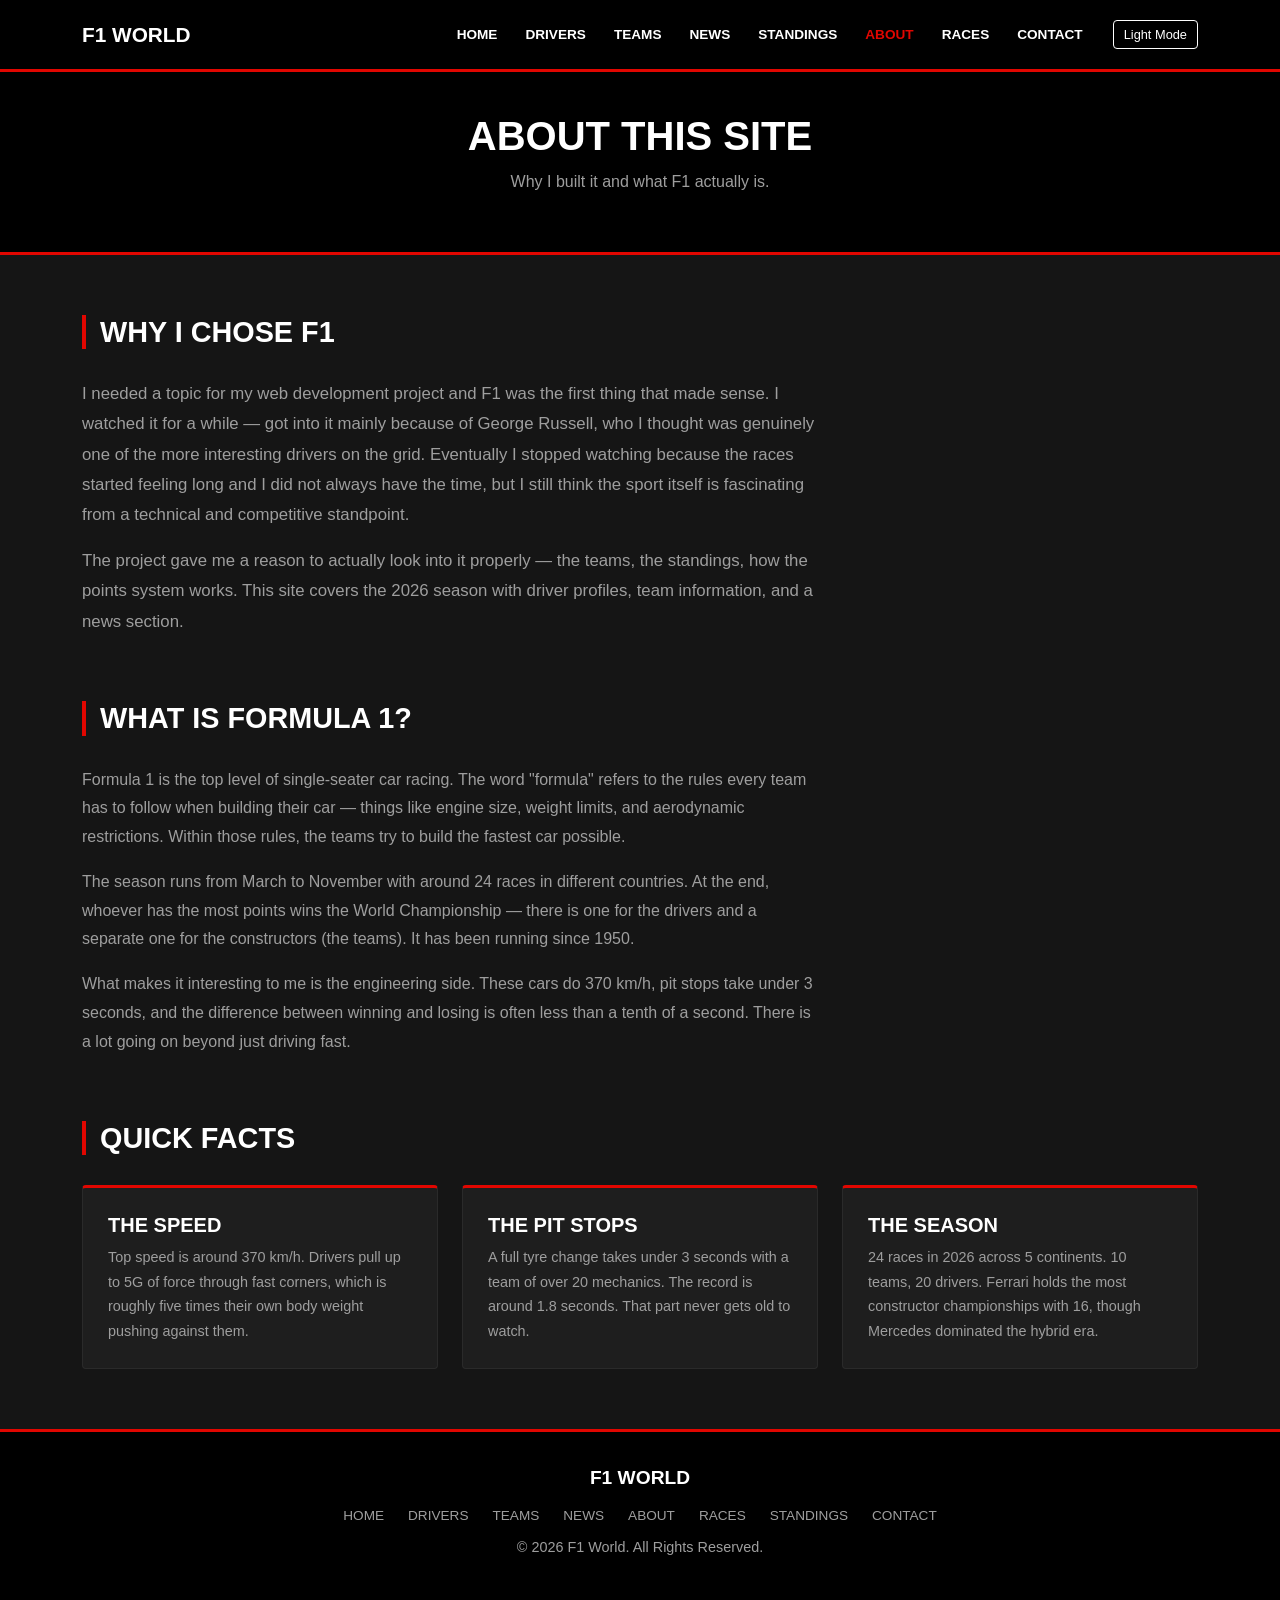
==== commit 876c2c1f: "Add Races link to navbar" ====
--- a/about.html
+++ b/about.html
@@ -120,6 +120,8 @@
                 <a href="drivers.html">Drivers</a>
                 <a href="teams.html">Teams</a>
                 <a href="news.html">News</a>
+                <a href="about.html">About</a>
+                <a href="races.html">Races</a>
                 <a href="standings.html">Standings</a>
                 <a href="contact.html">Contact</a>
             </div>
